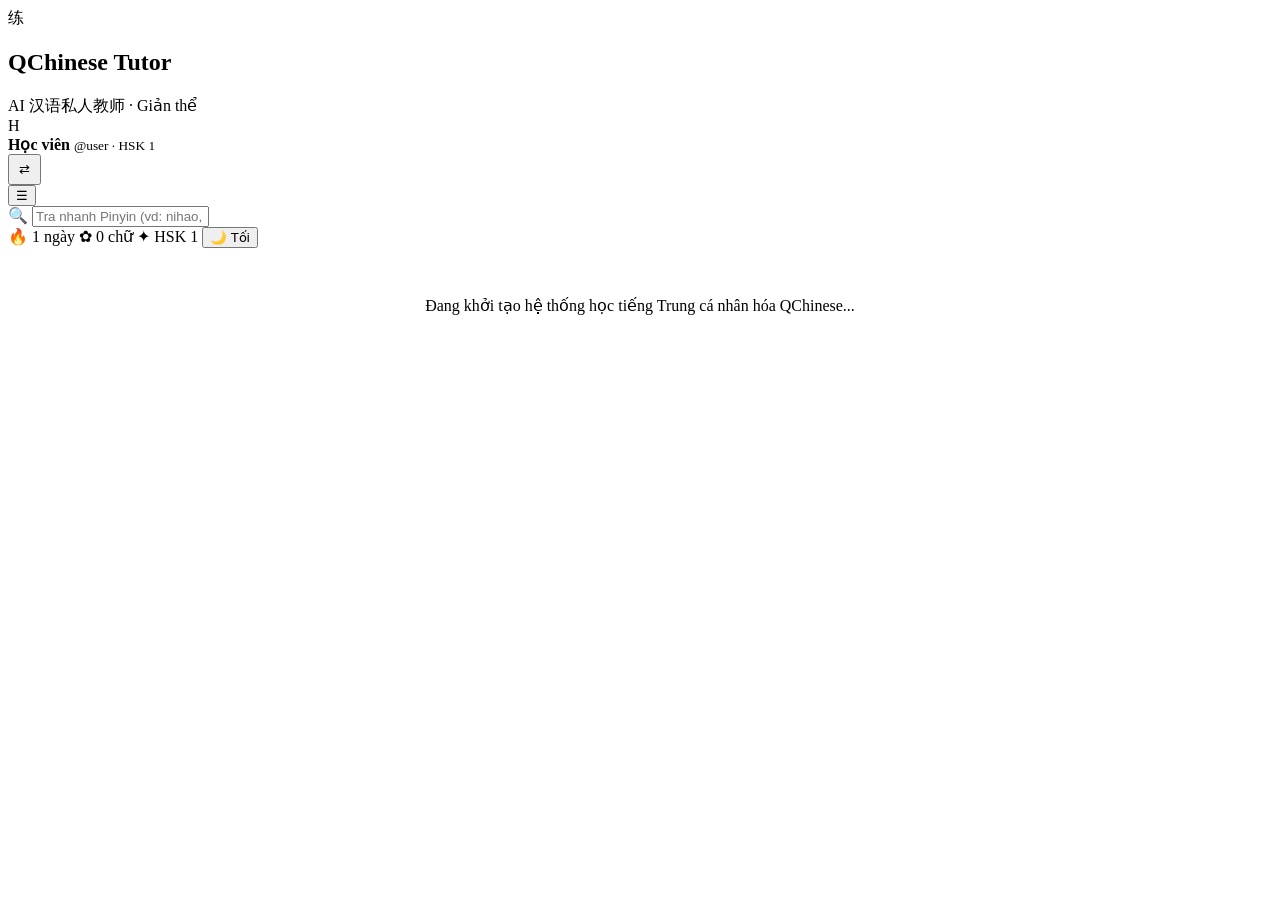
==== public/index.html @ cd468714 "first commit" ====
<!DOCTYPE html>
<html lang="vi" data-theme="light">
<head>
  <meta charset="UTF-8" />
  <meta name="viewport" content="width=device-width, initial-scale=1.0" />
  <title>CHINESE PERSONAL TUTOR – AI 汉语私人教师 (Tiếng Trung Giản Thể)</title>
  <link rel="icon" type="image/svg+xml" href="/favicon.svg" />
  <meta name="description" content="Hệ thống học tiếng Trung Giản thể cá nhân hóa từ con số 0 đến HSK 6: Pinyin, 4 thanh điệu, hoạt ảnh thứ tự nét chữ Hán, từ vựng ba ngôn ngữ Trung–Anh–Việt và AI Giáo viên." />
  <link rel="preconnect" href="https://fonts.googleapis.com" />
  <link rel="preconnect" href="https://fonts.gstatic.com" crossorigin />
  <link href="https://fonts.googleapis.com/css2?family=Be+Vietnam+Pro:wght@400;500;600;700;800&family=Noto+Sans+SC:wght@400;500;700&family=Noto+Serif+SC:wght@500;600;700&display=swap" rel="stylesheet" />
  <link rel="stylesheet" href="/css/styles.css" />
</head>
<body>
  <div class="app-shell">
    <!-- Left Navigation Sidebar (13 Sections) -->
    <aside class="sidebar" id="sidebar">
      <div class="sidebar-brand">
        <div class="brand-seal" title="Luyện chữ Giản thể">练</div>
        <div class="brand-titles">
          <h1>QChinese Tutor</h1>
          <span>AI 汉语私人教师 · Giản thể</span>
        </div>
      </div>

      <nav class="sidebar-nav" id="sidebar-nav" aria-label="Điều hướng học tập"></nav>

      <div class="sidebar-user">
        <div class="user-avatar" id="sb-user-avatar">H</div>
        <div class="user-meta">
          <strong id="sb-user-name">Học viên</strong>
          <small id="sb-user-sub">@user · HSK 1</small>
        </div>
        <button class="icon-btn" id="sb-switch-account" title="Đổi tài khoản / Đăng xuất" style="padding:6px 9px;">⇄</button>
      </div>
    </aside>

    <!-- Main Content Area -->
    <div class="main-area">
      <header class="topbar">
        <button class="mobile-menu-btn" id="mobile-menu-btn" aria-label="Mở menu">☰</button>

        <div class="quick-search-wrap">
          <span class="quick-search-icon">🔍</span>
          <input
            type="text"
            id="quick-search-input"
            class="quick-search-input"
            placeholder="Tra nhanh Pinyin (vd: nihao, xihuan), chữ Hán hoặc tiếng Việt..."
            autocomplete="off"
          />
          <div id="quick-search-dropdown" class="quick-search-dropdown"></div>
        </div>

        <div class="topbar-pills">
          <span class="stat-pill" id="top-streak" title="Chuỗi ngày học liên tục">🔥 1 ngày</span>
          <span class="stat-pill" id="top-hanzi" title="Số chữ Hán đã ghi nhớ">✿ 0 chữ</span>
          <span class="stat-pill" id="top-hsk" title="Cấp độ đang học">✦ HSK 1</span>
          <button class="icon-btn" id="top-theme-btn" title="Chuyển đổi Sáng / Tối">🌙 Tối</button>
        </div>
      </header>

      <main class="page-content" id="page-content">
        <div class="card" style="text-align:center;padding:48px;">
          Đang khởi tạo hệ thống học tiếng Trung cá nhân hóa QChinese...
        </div>
      </main>
    </div>
  </div>

  <!-- Multi-User Login / Registration Gate -->
  <div id="auth-modal" class="modal-backdrop"></div>

  <!-- Verified Stroke Order & Handwriting Engine -->
  <script src="/vendor/hanzi-writer.min.js"></script>

  <!-- Verified Simplified Chinese Datasets -->
  <script src="/js/data/vocab-data.js"></script>
  <script src="/js/data/hanzi-data.js"></script>
  <script src="/js/data/pinyin-data.js"></script>
  <script src="/js/data/grammar-data.js"></script>
  <script src="/js/data/listening-reading-data.js"></script>

  <!-- Core Services & Smart Pinyin-to-Hanzi IME -->
  <script src="/js/core.js"></script>
  <script src="/js/pinyin-ime.js"></script>

  <!-- Feature Modules -->
  <script src="/js/modules/dashboard-assessment.js"></script>
  <script src="/js/modules/vocab-tutor.js"></script>
  <script src="/js/modules/hanzi-studio.js"></script>
  <script src="/js/modules/pinyin-listening.js"></script>
  <script src="/js/modules/grammar-reading-writing.js"></script>
  <script src="/js/modules/notebook-analytics-settings.js"></script>

  <!-- Application Bootstrapper -->
  <script src="/js/app.js"></script>
</body>
</html>
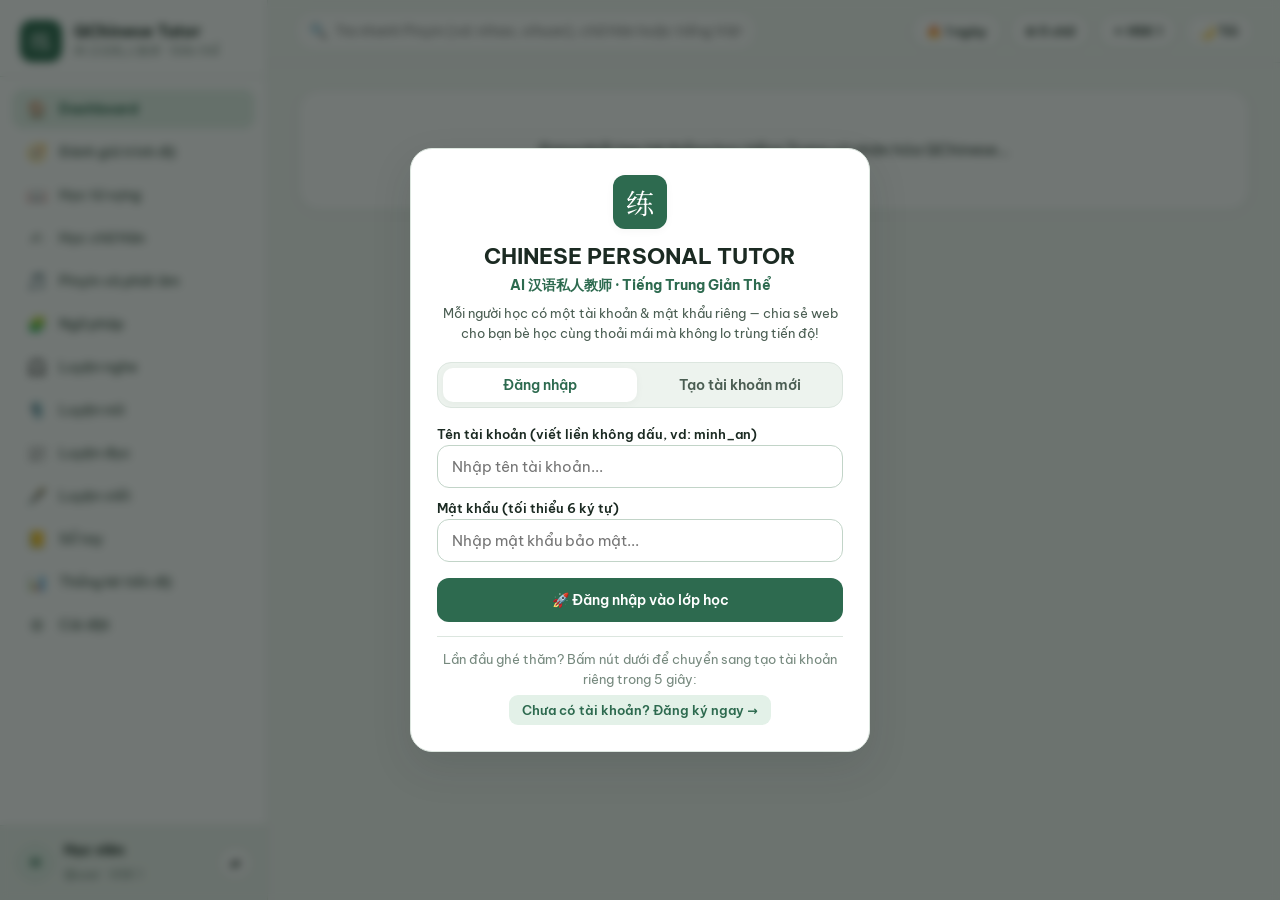
==== commit a8960961: "Fix static hosting: relative asset/API paths, GitHub Pages workflow" ====
--- a/public/index.html
+++ b/public/index.html
@@ -4,12 +4,12 @@
   <meta charset="UTF-8" />
   <meta name="viewport" content="width=device-width, initial-scale=1.0" />
   <title>CHINESE PERSONAL TUTOR – AI 汉语私人教师 (Tiếng Trung Giản Thể)</title>
-  <link rel="icon" type="image/svg+xml" href="/favicon.svg" />
+  <link rel="icon" type="image/svg+xml" href="favicon.svg" />
   <meta name="description" content="Hệ thống học tiếng Trung Giản thể cá nhân hóa từ con số 0 đến HSK 6: Pinyin, 4 thanh điệu, hoạt ảnh thứ tự nét chữ Hán, từ vựng ba ngôn ngữ Trung–Anh–Việt và AI Giáo viên." />
   <link rel="preconnect" href="https://fonts.googleapis.com" />
   <link rel="preconnect" href="https://fonts.gstatic.com" crossorigin />
   <link href="https://fonts.googleapis.com/css2?family=Be+Vietnam+Pro:wght@400;500;600;700;800&family=Noto+Sans+SC:wght@400;500;700&family=Noto+Serif+SC:wght@500;600;700&display=swap" rel="stylesheet" />
-  <link rel="stylesheet" href="/css/styles.css" />
+  <link rel="stylesheet" href="css/styles.css" />
 </head>
 <body>
   <div class="app-shell">
@@ -72,28 +72,28 @@
   <div id="auth-modal" class="modal-backdrop"></div>
 
   <!-- Verified Stroke Order & Handwriting Engine -->
-  <script src="/vendor/hanzi-writer.min.js"></script>
+  <script src="vendor/hanzi-writer.min.js"></script>
 
   <!-- Verified Simplified Chinese Datasets -->
-  <script src="/js/data/vocab-data.js"></script>
-  <script src="/js/data/hanzi-data.js"></script>
-  <script src="/js/data/pinyin-data.js"></script>
-  <script src="/js/data/grammar-data.js"></script>
-  <script src="/js/data/listening-reading-data.js"></script>
+  <script src="js/data/vocab-data.js"></script>
+  <script src="js/data/hanzi-data.js"></script>
+  <script src="js/data/pinyin-data.js"></script>
+  <script src="js/data/grammar-data.js"></script>
+  <script src="js/data/listening-reading-data.js"></script>
 
   <!-- Core Services & Smart Pinyin-to-Hanzi IME -->
-  <script src="/js/core.js"></script>
-  <script src="/js/pinyin-ime.js"></script>
+  <script src="js/core.js"></script>
+  <script src="js/pinyin-ime.js"></script>
 
   <!-- Feature Modules -->
-  <script src="/js/modules/dashboard-assessment.js"></script>
-  <script src="/js/modules/vocab-tutor.js"></script>
-  <script src="/js/modules/hanzi-studio.js"></script>
-  <script src="/js/modules/pinyin-listening.js"></script>
-  <script src="/js/modules/grammar-reading-writing.js"></script>
-  <script src="/js/modules/notebook-analytics-settings.js"></script>
+  <script src="js/modules/dashboard-assessment.js"></script>
+  <script src="js/modules/vocab-tutor.js"></script>
+  <script src="js/modules/hanzi-studio.js"></script>
+  <script src="js/modules/pinyin-listening.js"></script>
+  <script src="js/modules/grammar-reading-writing.js"></script>
+  <script src="js/modules/notebook-analytics-settings.js"></script>
 
   <!-- Application Bootstrapper -->
-  <script src="/js/app.js"></script>
+  <script src="js/app.js"></script>
 </body>
 </html>
--- a/public/css/styles.css
+++ b/public/css/styles.css
@@ -0,0 +1,985 @@
+/* -*- coding: utf-8 -*-
+ * QChinese – AI 汉语私人教师 Design System
+ * Cozy Modern Educational Aesthetic (Light & Dark Mode, Responsive, Simplified Chinese Optimized)
+ */
+
+:root {
+  --bg-app: #f4f7f4;
+  --bg-surface: #ffffff;
+  --bg-subtle: #edf3ee;
+  --bg-elevated: #ffffff;
+  --bg-accent-soft: #e3f1e8;
+  --bg-warn-soft: #fef6e6;
+  --bg-danger-soft: #fdecec;
+  --bg-info-soft: #e8f1fb;
+
+  --text-main: #1b2a22;
+  --text-secondary: #4a5d52;
+  --text-muted: #76897e;
+
+  --primary: #2d6a4f;
+  --primary-hover: #22543d;
+  --primary-light: #52b788;
+  --accent-red: #d94343;
+  --accent-amber: #d97706;
+  --accent-blue: #2563eb;
+
+  --border-color: #dce6df;
+  --border-strong: #c2d4c8;
+  --grid-line: #e3ebe5;
+  --grid-guide: #eccaca;
+
+  --shadow-sm: 0 2px 8px rgba(27, 42, 34, 0.04);
+  --shadow-md: 0 8px 24px rgba(27, 42, 34, 0.07);
+  --shadow-lg: 0 16px 40px rgba(27, 42, 34, 0.12);
+
+  --radius-sm: 10px;
+  --radius-md: 16px;
+  --radius-lg: 22px;
+  --radius-pill: 999px;
+
+  --font-ui: "Be Vietnam Pro", "Segoe UI", system-ui, -apple-system, sans-serif;
+  --font-hanzi-sans: "Noto Sans SC", "PingFang SC", "Microsoft YaHei", sans-serif;
+  --font-hanzi-serif: "Noto Serif SC", "KaiTi", "STKaiti", "SimKai", serif;
+
+  --sidebar-width: 268px;
+}
+
+[data-theme="dark"] {
+  --bg-app: #0f1714;
+  --bg-surface: #17231e;
+  --bg-subtle: #1f2f28;
+  --bg-elevated: #21322b;
+  --bg-accent-soft: #1e3a2f;
+  --bg-warn-soft: #362912;
+  --bg-danger-soft: #3a1b1e;
+  --bg-info-soft: #172a42;
+
+  --text-main: #edf4ef;
+  --text-secondary: #b4c6bc;
+  --text-muted: #7d9487;
+
+  --primary: #52b788;
+  --primary-hover: #74c69d;
+  --primary-light: #40916c;
+  --accent-red: #ef6461;
+  --accent-amber: #f59e0b;
+  --accent-blue: #60a5fa;
+
+  --border-color: #293d34;
+  --border-strong: #395448;
+  --grid-line: #2b3f36;
+  --grid-guide: #593336;
+
+  --shadow-sm: 0 2px 8px rgba(0, 0, 0, 0.25);
+  --shadow-md: 0 8px 26px rgba(0, 0, 0, 0.35);
+  --shadow-lg: 0 18px 44px rgba(0, 0, 0, 0.5);
+}
+
+*, *::before, *::after {
+  box-sizing: border-box;
+}
+
+html, body {
+  margin: 0;
+  padding: 0;
+  background: var(--bg-app);
+  color: var(--text-main);
+  font-family: var(--font-ui);
+  font-size: 15px;
+  line-height: 1.6;
+  -webkit-font-smoothing: antialiased;
+}
+
+.hanzi-text {
+  font-family: var(--font-hanzi-sans);
+}
+
+.hanzi-calligraphy {
+  font-family: var(--font-hanzi-serif);
+  font-weight: 500;
+}
+
+.pinyin-text {
+  font-family: "Be Vietnam Pro", "Segoe UI", Arial, sans-serif;
+  letter-spacing: 0.02em;
+}
+
+/* ============ App Layout ============ */
+.app-shell {
+  display: flex;
+  min-height: 100vh;
+}
+
+.sidebar {
+  width: var(--sidebar-width);
+  background: var(--bg-surface);
+  border-right: 1px solid var(--border-color);
+  display: flex;
+  flex-direction: column;
+  position: fixed;
+  top: 0;
+  bottom: 0;
+  left: 0;
+  z-index: 40;
+  transition: transform 0.25s ease;
+}
+
+.sidebar-brand {
+  padding: 20px 20px 14px;
+  display: flex;
+  align-items: center;
+  gap: 12px;
+  border-bottom: 1px solid var(--border-color);
+}
+
+.brand-seal {
+  width: 42px;
+  height: 42px;
+  border-radius: 12px;
+  background: var(--primary);
+  color: #fff;
+  font-family: var(--font-hanzi-serif);
+  font-size: 22px;
+  display: flex;
+  align-items: center;
+  justify-content: center;
+  flex-shrink: 0;
+  box-shadow: var(--shadow-sm);
+}
+
+[data-theme="dark"] .brand-seal {
+  color: #0e1713;
+  font-weight: 700;
+}
+
+.brand-titles h1 {
+  margin: 0;
+  font-size: 16px;
+  font-weight: 700;
+  line-height: 1.2;
+}
+
+.brand-titles span {
+  font-size: 12px;
+  color: var(--text-muted);
+  display: block;
+}
+
+.sidebar-nav {
+  flex: 1;
+  overflow-y: auto;
+  padding: 12px 12px;
+  display: flex;
+  flex-direction: column;
+  gap: 3px;
+}
+
+.nav-btn {
+  border: none;
+  background: transparent;
+  color: var(--text-secondary);
+  padding: 10px 14px;
+  border-radius: 12px;
+  font-family: inherit;
+  font-size: 14px;
+  font-weight: 500;
+  display: flex;
+  align-items: center;
+  gap: 11px;
+  cursor: pointer;
+  text-align: left;
+  transition: background 0.16s ease, color 0.16s ease;
+}
+
+.nav-btn:hover {
+  background: var(--bg-subtle);
+  color: var(--text-main);
+}
+
+.nav-btn.active {
+  background: var(--bg-accent-soft);
+  color: var(--primary);
+  font-weight: 700;
+}
+
+.nav-icon {
+  width: 22px;
+  text-align: center;
+  font-size: 16px;
+  flex-shrink: 0;
+}
+
+.sidebar-user {
+  padding: 14px 16px;
+  border-top: 1px solid var(--border-color);
+  background: var(--bg-subtle);
+  display: flex;
+  align-items: center;
+  justify-content: space-between;
+  gap: 10px;
+}
+
+.user-avatar {
+  width: 38px;
+  height: 38px;
+  border-radius: 50%;
+  background: var(--bg-accent-soft);
+  color: var(--primary);
+  font-weight: 700;
+  display: flex;
+  align-items: center;
+  justify-content: center;
+  border: 1px solid var(--border-strong);
+  flex-shrink: 0;
+}
+
+.user-meta {
+  flex: 1;
+  min-width: 0;
+}
+
+.user-meta strong {
+  display: block;
+  font-size: 13.5px;
+  white-space: nowrap;
+  overflow: hidden;
+  text-overflow: ellipsis;
+}
+
+.user-meta small {
+  color: var(--text-muted);
+  font-size: 11.5px;
+}
+
+.main-area {
+  flex: 1;
+  margin-left: var(--sidebar-width);
+  display: flex;
+  flex-direction: column;
+  min-width: 0;
+}
+
+/* ============ Top Header Bar ============ */
+.topbar {
+  position: sticky;
+  top: 0;
+  z-index: 30;
+  background: color-mix(in srgb, var(--bg-app) 88%, transparent);
+  backdrop-filter: blur(10px);
+  border-bottom: 1px solid var(--border-color);
+  padding: 12px 28px;
+  display: flex;
+  align-items: center;
+  justify-content: space-between;
+  gap: 16px;
+}
+
+.mobile-menu-btn {
+  display: none;
+  border: 1px solid var(--border-color);
+  background: var(--bg-surface);
+  color: var(--text-main);
+  border-radius: 10px;
+  padding: 8px 11px;
+  cursor: pointer;
+  font-size: 18px;
+}
+
+.quick-search-wrap {
+  position: relative;
+  flex: 1;
+  max-width: 460px;
+}
+
+.quick-search-input {
+  width: 100%;
+  padding: 9px 14px 9px 38px;
+  border-radius: var(--radius-pill);
+  border: 1px solid var(--border-color);
+  background: var(--bg-surface);
+  color: var(--text-main);
+  font-family: inherit;
+  font-size: 13.5px;
+  outline: none;
+  transition: border-color 0.2s, box-shadow 0.2s;
+}
+
+.quick-search-input:focus {
+  border-color: var(--primary);
+  box-shadow: 0 0 0 3px var(--bg-accent-soft);
+}
+
+.quick-search-icon {
+  position: absolute;
+  left: 13px;
+  top: 50%;
+  transform: translateY(-50%);
+  color: var(--text-muted);
+  pointer-events: none;
+}
+
+.quick-search-dropdown {
+  position: absolute;
+  top: calc(100% + 6px);
+  left: 0;
+  right: 0;
+  background: var(--bg-elevated);
+  border: 1px solid var(--border-strong);
+  border-radius: var(--radius-md);
+  box-shadow: var(--shadow-lg);
+  max-height: 340px;
+  overflow-y: auto;
+  z-index: 80;
+  display: none;
+}
+
+.quick-search-dropdown.open {
+  display: block;
+}
+
+.qs-item {
+  padding: 10px 14px;
+  border-bottom: 1px solid var(--border-color);
+  display: flex;
+  align-items: center;
+  justify-content: space-between;
+  gap: 10px;
+  cursor: pointer;
+}
+
+.qs-item:last-child {
+  border-bottom: none;
+}
+
+.qs-item:hover {
+  background: var(--bg-subtle);
+}
+
+.topbar-pills {
+  display: flex;
+  align-items: center;
+  gap: 10px;
+  flex-wrap: wrap;
+}
+
+.stat-pill {
+  background: var(--bg-surface);
+  border: 1px solid var(--border-color);
+  border-radius: var(--radius-pill);
+  padding: 6px 13px;
+  font-size: 13px;
+  font-weight: 600;
+  display: inline-flex;
+  align-items: center;
+  gap: 6px;
+  box-shadow: var(--shadow-sm);
+}
+
+.icon-btn {
+  border: 1px solid var(--border-color);
+  background: var(--bg-surface);
+  color: var(--text-main);
+  border-radius: var(--radius-pill);
+  padding: 7px 12px;
+  cursor: pointer;
+  font-family: inherit;
+  font-size: 13px;
+  font-weight: 600;
+  display: inline-flex;
+  align-items: center;
+  gap: 6px;
+  transition: all 0.16s ease;
+}
+
+.icon-btn:hover {
+  border-color: var(--primary);
+  color: var(--primary);
+}
+
+/* ============ Page Container & Smooth View Transitions ============ */
+.page-content {
+  padding: 26px 30px 64px;
+  max-width: 1260px;
+  width: 100%;
+  margin: 0 auto;
+  animation: fadeSlideIn 0.22s ease-out;
+}
+
+@keyframes fadeSlideIn {
+  from { opacity: 0; transform: translateY(6px); }
+  to { opacity: 1; transform: translateY(0); }
+}
+
+.page-header {
+  display: flex;
+  align-items: flex-start;
+  justify-content: space-between;
+  gap: 16px;
+  margin-bottom: 22px;
+  flex-wrap: wrap;
+}
+
+.page-header h2 {
+  margin: 0 0 4px;
+  font-size: 25px;
+  font-weight: 800;
+  letter-spacing: -0.02em;
+}
+
+.page-header p {
+  margin: 0;
+  color: var(--text-secondary);
+  font-size: 14.5px;
+}
+
+/* ============ Reusable Cards, Buttons & Badges ============ */
+.card {
+  background: var(--bg-surface);
+  border: 1px solid var(--border-color);
+  border-radius: var(--radius-lg);
+  padding: 22px;
+  box-shadow: var(--shadow-sm);
+}
+
+.card-subtle {
+  background: var(--bg-subtle);
+  border: 1px solid var(--border-color);
+  border-radius: var(--radius-md);
+  padding: 16px;
+}
+
+.grid-2 { display: grid; grid-template-columns: repeat(2, minmax(0, 1fr)); gap: 18px; }
+.grid-3 { display: grid; grid-template-columns: repeat(3, minmax(0, 1fr)); gap: 16px; }
+.grid-4 { display: grid; grid-template-columns: repeat(4, minmax(0, 1fr)); gap: 14px; }
+
+.btn {
+  border: 1px solid transparent;
+  border-radius: 12px;
+  padding: 10px 18px;
+  font-family: inherit;
+  font-size: 14px;
+  font-weight: 600;
+  cursor: pointer;
+  display: inline-flex;
+  align-items: center;
+  justify-content: center;
+  gap: 8px;
+  transition: all 0.16s ease;
+}
+
+.btn-primary {
+  background: var(--primary);
+  color: #ffffff;
+}
+
+[data-theme="dark"] .btn-primary {
+  color: #0d1813;
+}
+
+.btn-primary:hover {
+  background: var(--primary-hover);
+}
+
+.btn-outline {
+  background: var(--bg-surface);
+  border-color: var(--border-strong);
+  color: var(--text-main);
+}
+
+.btn-outline:hover {
+  border-color: var(--primary);
+  color: var(--primary);
+}
+
+.btn-soft {
+  background: var(--bg-accent-soft);
+  color: var(--primary);
+}
+
+.btn-soft:hover {
+  filter: brightness(0.96);
+}
+
+.btn-danger {
+  background: var(--bg-danger-soft);
+  color: var(--accent-red);
+}
+
+.btn-sm {
+  padding: 6px 12px;
+  font-size: 12.5px;
+  border-radius: 9px;
+}
+
+.badge {
+  display: inline-flex;
+  align-items: center;
+  gap: 5px;
+  padding: 4px 10px;
+  border-radius: var(--radius-pill);
+  font-size: 12px;
+  font-weight: 600;
+  background: var(--bg-subtle);
+  color: var(--text-secondary);
+}
+
+.badge-jade { background: var(--bg-accent-soft); color: var(--primary); }
+.badge-amber { background: var(--bg-warn-soft); color: var(--accent-amber); }
+.badge-red { background: var(--bg-danger-soft); color: var(--accent-red); }
+.badge-blue { background: var(--bg-info-soft); color: var(--accent-blue); }
+
+.tabs-bar {
+  display: inline-flex;
+  flex-wrap: wrap;
+  gap: 6px;
+  background: var(--bg-subtle);
+  padding: 5px;
+  border-radius: 14px;
+  border: 1px solid var(--border-color);
+}
+
+.tab-pill {
+  border: none;
+  background: transparent;
+  color: var(--text-secondary);
+  padding: 8px 15px;
+  border-radius: 10px;
+  font-family: inherit;
+  font-size: 13.5px;
+  font-weight: 600;
+  cursor: pointer;
+  transition: all 0.15s ease;
+}
+
+.tab-pill.active {
+  background: var(--bg-surface);
+  color: var(--primary);
+  box-shadow: var(--shadow-sm);
+}
+
+/* ============ Metric Cards & Progress Bars ============ */
+.kpi-card {
+  background: var(--bg-surface);
+  border: 1px solid var(--border-color);
+  border-radius: var(--radius-md);
+  padding: 16px 18px;
+  display: flex;
+  flex-direction: column;
+  gap: 4px;
+}
+
+.kpi-label {
+  font-size: 12.5px;
+  color: var(--text-muted);
+  font-weight: 500;
+}
+
+.kpi-value {
+  font-size: 24px;
+  font-weight: 800;
+  color: var(--text-main);
+}
+
+.kpi-sub {
+  font-size: 12px;
+  color: var(--primary);
+}
+
+.progress-track {
+  width: 100%;
+  height: 10px;
+  background: var(--bg-subtle);
+  border-radius: var(--radius-pill);
+  overflow: hidden;
+  border: 1px solid var(--border-color);
+}
+
+.progress-fill {
+  height: 100%;
+  background: linear-gradient(90deg, var(--primary), var(--primary-light));
+  border-radius: var(--radius-pill);
+  transition: width 0.35s ease;
+}
+
+/* ============ Hanzi Grid (田字格 / 米字格) & Stroke Breakdown Strip ============ */
+.mizige-box {
+  position: relative;
+  width: 280px;
+  height: 280px;
+  background: var(--bg-surface);
+  border: 2px solid var(--primary);
+  border-radius: 16px;
+  overflow: hidden;
+  margin: 0 auto;
+  user-select: none;
+  touch-action: none;
+  box-shadow: var(--shadow-sm);
+}
+
+.mizige-guides {
+  position: absolute;
+  inset: 0;
+  pointer-events: none;
+  z-index: 1;
+}
+
+.mizige-target {
+  position: relative;
+  z-index: 2;
+  width: 100%;
+  height: 100%;
+}
+
+.stroke-strip {
+  display: flex;
+  flex-wrap: wrap;
+  gap: 10px;
+  margin-top: 12px;
+}
+
+.stroke-step-cell {
+  width: 74px;
+  background: var(--bg-surface);
+  border: 1px solid var(--border-strong);
+  border-radius: 10px;
+  overflow: hidden;
+  text-align: center;
+  cursor: pointer;
+  transition: transform 0.15s, border-color 0.15s;
+}
+
+.stroke-step-cell:hover,
+.stroke-step-cell.active {
+  border-color: var(--accent-red);
+  transform: translateY(-2px);
+}
+
+.stroke-step-head {
+  font-size: 11px;
+  color: var(--text-muted);
+  background: var(--bg-subtle);
+  padding: 2px 4px;
+  border-bottom: 1px solid var(--border-color);
+}
+
+.stroke-step-svg {
+  width: 72px;
+  height: 72px;
+  display: block;
+}
+
+/* ============ Vietnamese Hint Caution Box ============ */
+.vi-hint-banner {
+  background: var(--bg-warn-soft);
+  border: 1px solid color-mix(in srgb, var(--accent-amber) 35%, transparent);
+  border-radius: 12px;
+  padding: 9px 13px;
+  font-size: 13px;
+  color: var(--text-main);
+  display: flex;
+  align-items: flex-start;
+  gap: 8px;
+}
+
+/* ============ Trilingual Table ============ */
+.tri-table {
+  width: 100%;
+  border-collapse: collapse;
+  font-size: 14px;
+}
+
+.tri-table th,
+.tri-table td {
+  padding: 11px 14px;
+  border-bottom: 1px solid var(--border-color);
+  text-align: left;
+  vertical-align: top;
+}
+
+.tri-table th {
+  color: var(--text-muted);
+  font-weight: 600;
+  width: 130px;
+  background: var(--bg-subtle);
+}
+
+/* ============ Dialogue Replay & Split Reading ============ */
+.dialogue-row {
+  padding: 13px 16px;
+  border-radius: 14px;
+  border: 1px solid var(--border-color);
+  background: var(--bg-surface);
+  margin-bottom: 10px;
+  display: flex;
+  align-items: center;
+  justify-content: space-between;
+  gap: 16px;
+  cursor: pointer;
+  transition: border-color 0.15s, background 0.15s;
+}
+
+.dialogue-row:hover,
+.dialogue-row.playing {
+  border-color: var(--primary);
+  background: var(--bg-accent-soft);
+}
+
+.reading-layout {
+  display: grid;
+  grid-template-columns: 1.35fr 1fr;
+  gap: 20px;
+  align-items: start;
+}
+
+.reading-token {
+  display: inline-flex;
+  flex-direction: column;
+  align-items: center;
+  padding: 3px 5px;
+  margin: 2px 1px;
+  border-radius: 8px;
+  cursor: pointer;
+  transition: background 0.14s;
+}
+
+.reading-token:hover,
+.reading-token.selected {
+  background: var(--bg-accent-soft);
+}
+
+.reading-token.marked {
+  background: var(--bg-warn-soft);
+  border-bottom: 2px solid var(--accent-amber);
+}
+
+.reading-token .rt-py {
+  font-size: 12px;
+  color: var(--text-muted);
+  line-height: 1.2;
+}
+
+.reading-token .rt-hz {
+  font-size: 23px;
+  font-family: var(--font-hanzi-sans);
+  line-height: 1.35;
+}
+
+/* ============ Inputs & Smart Pinyin IME Floating Bar ============ */
+.input-field,
+.textarea-field,
+.select-field {
+  width: 100%;
+  padding: 11px 14px;
+  border-radius: 12px;
+  border: 1px solid var(--border-strong);
+  background: var(--bg-surface);
+  color: var(--text-main);
+  font-family: inherit;
+  font-size: 14.5px;
+  outline: none;
+  transition: border-color 0.18s, box-shadow 0.18s;
+}
+
+.input-field:focus,
+.textarea-field:focus,
+.select-field:focus {
+  border-color: var(--primary);
+  box-shadow: 0 0 0 3px var(--bg-accent-soft);
+}
+
+.pinyin-ime-bar {
+  position: fixed;
+  z-index: 200;
+  background: var(--bg-elevated);
+  border: 1.5px solid var(--primary);
+  border-radius: 14px;
+  box-shadow: var(--shadow-lg);
+  padding: 8px 10px;
+  max-width: min(92vw, 620px);
+  display: none;
+}
+
+.pinyin-ime-bar.visible {
+  display: block;
+}
+
+.ime-header {
+  display: flex;
+  align-items: center;
+  justify-content: space-between;
+  gap: 8px;
+  font-size: 11.5px;
+  color: var(--text-muted);
+  padding-bottom: 5px;
+  margin-bottom: 6px;
+  border-bottom: 1px solid var(--border-color);
+}
+
+.ime-candidates {
+  display: flex;
+  flex-wrap: wrap;
+  gap: 6px;
+}
+
+.ime-chip {
+  border: 1px solid var(--border-color);
+  background: var(--bg-subtle);
+  color: var(--text-main);
+  border-radius: 10px;
+  padding: 5px 10px;
+  cursor: pointer;
+  display: inline-flex;
+  align-items: baseline;
+  gap: 6px;
+  font-family: inherit;
+  transition: all 0.14s ease;
+}
+
+.ime-chip:hover,
+.ime-chip.first {
+  background: var(--bg-accent-soft);
+  border-color: var(--primary);
+}
+
+.ime-chip .ime-hz {
+  font-family: var(--font-hanzi-sans);
+  font-size: 17px;
+  font-weight: 600;
+}
+
+.ime-chip .ime-py {
+  font-size: 12px;
+  color: var(--primary);
+  font-weight: 600;
+}
+
+.ime-chip .ime-vi {
+  font-size: 11.5px;
+  color: var(--text-muted);
+}
+
+/* ============ AI Chat Bubbles ============ */
+.chat-stream {
+  max-height: 440px;
+  overflow-y: auto;
+  padding: 14px;
+  background: var(--bg-subtle);
+  border-radius: var(--radius-md);
+  border: 1px solid var(--border-color);
+  display: flex;
+  flex-direction: column;
+  gap: 12px;
+}
+
+.chat-bubble {
+  max-width: 85%;
+  padding: 13px 16px;
+  border-radius: 16px;
+  border: 1px solid var(--border-color);
+  background: var(--bg-surface);
+}
+
+.chat-bubble.ai {
+  align-self: flex-start;
+  border-top-left-radius: 4px;
+}
+
+.chat-bubble.user {
+  align-self: flex-end;
+  background: var(--bg-accent-soft);
+  border-color: var(--primary);
+  border-top-right-radius: 4px;
+}
+
+/* ============ Modals & Auth Screen ============ */
+.modal-backdrop {
+  position: fixed;
+  inset: 0;
+  background: rgba(12, 20, 16, 0.58);
+  backdrop-filter: blur(4px);
+  z-index: 120;
+  display: none;
+  align-items: center;
+  justify-content: center;
+  padding: 18px;
+}
+
+.modal-backdrop.open {
+  display: flex;
+}
+
+.modal-card {
+  background: var(--bg-surface);
+  border: 1px solid var(--border-color);
+  border-radius: var(--radius-lg);
+  max-width: 680px;
+  width: 100%;
+  max-height: 90vh;
+  overflow-y: auto;
+  padding: 26px;
+  box-shadow: var(--shadow-lg);
+}
+
+.toast-stack {
+  position: fixed;
+  bottom: 22px;
+  right: 22px;
+  z-index: 250;
+  display: flex;
+  flex-direction: column;
+  gap: 8px;
+}
+
+.toast-item {
+  background: var(--bg-elevated);
+  color: var(--text-main);
+  border-left: 4px solid var(--primary);
+  border-radius: 12px;
+  padding: 12px 16px;
+  box-shadow: var(--shadow-lg);
+  font-size: 13.5px;
+  font-weight: 600;
+  animation: fadeSlideIn 0.2s ease;
+}
+
+/* ============ Responsive Design (Tablet & Phone) ============ */
+@media (max-width: 1024px) {
+  .grid-4 { grid-template-columns: repeat(2, minmax(0, 1fr)); }
+  .reading-layout { grid-template-columns: 1fr; }
+}
+
+@media (max-width: 820px) {
+  .sidebar {
+    transform: translateX(-100%);
+  }
+  .sidebar.open {
+    transform: translateX(0);
+    box-shadow: var(--shadow-lg);
+  }
+  .main-area {
+    margin-left: 0;
+  }
+  .mobile-menu-btn {
+    display: inline-flex;
+  }
+  .topbar {
+    padding: 10px 16px;
+  }
+  .page-content {
+    padding: 18px 16px 60px;
+  }
+  .grid-2, .grid-3 {
+    grid-template-columns: 1fr;
+  }
+}
+
+@media (max-width: 480px) {
+  .grid-4 {
+    grid-template-columns: 1fr;
+  }
+  .mizige-box {
+    width: 248px;
+    height: 248px;
+  }
+}
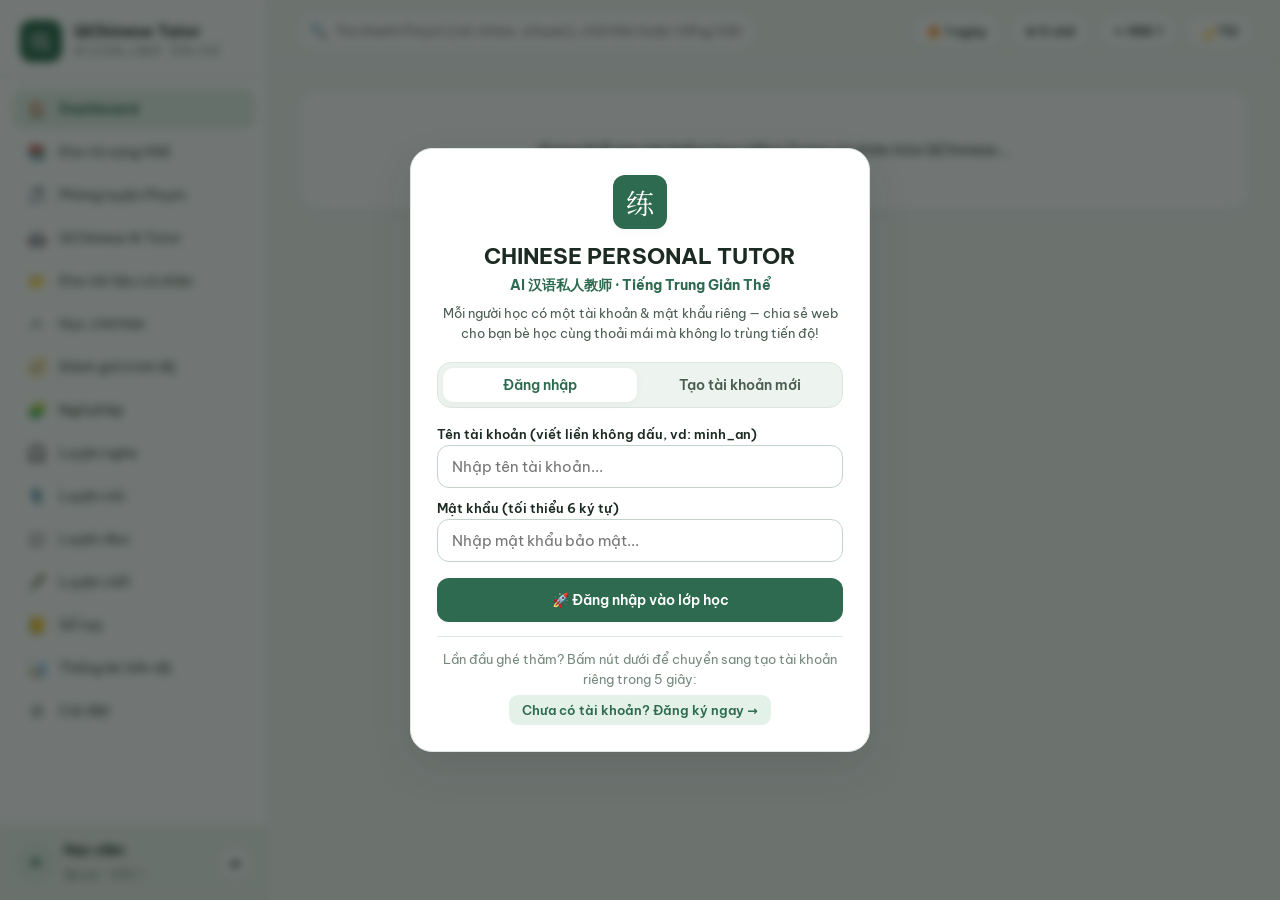
==== commit ec45e30b: "Major upgrade: HSK 1-6/7-9 vocab library, interactive Pinyin lab, AI Tutor hub, My Learning Material" ====
--- a/public/index.html
+++ b/public/index.html
@@ -83,6 +83,7 @@
 
   <!-- Core Services & Smart Pinyin-to-Hanzi IME -->
   <script src="js/core.js"></script>
+  <script src="js/vocab-store.js"></script>
   <script src="js/pinyin-ime.js"></script>
 
   <!-- Feature Modules -->
@@ -90,6 +91,8 @@
   <script src="js/modules/vocab-tutor.js"></script>
   <script src="js/modules/hanzi-studio.js"></script>
   <script src="js/modules/pinyin-listening.js"></script>
+  <script src="js/modules/ai-tutor.js"></script>
+  <script src="js/modules/materials-hub.js"></script>
   <script src="js/modules/grammar-reading-writing.js"></script>
   <script src="js/modules/notebook-analytics-settings.js"></script>
 
--- a/public/css/styles.css
+++ b/public/css/styles.css
@@ -972,6 +972,9 @@
   .grid-2, .grid-3 {
     grid-template-columns: 1fr;
   }
+  .filter-grid-4, .filter-grid-3 {
+    grid-template-columns: 1fr !important;
+  }
 }
 
 @media (max-width: 480px) {
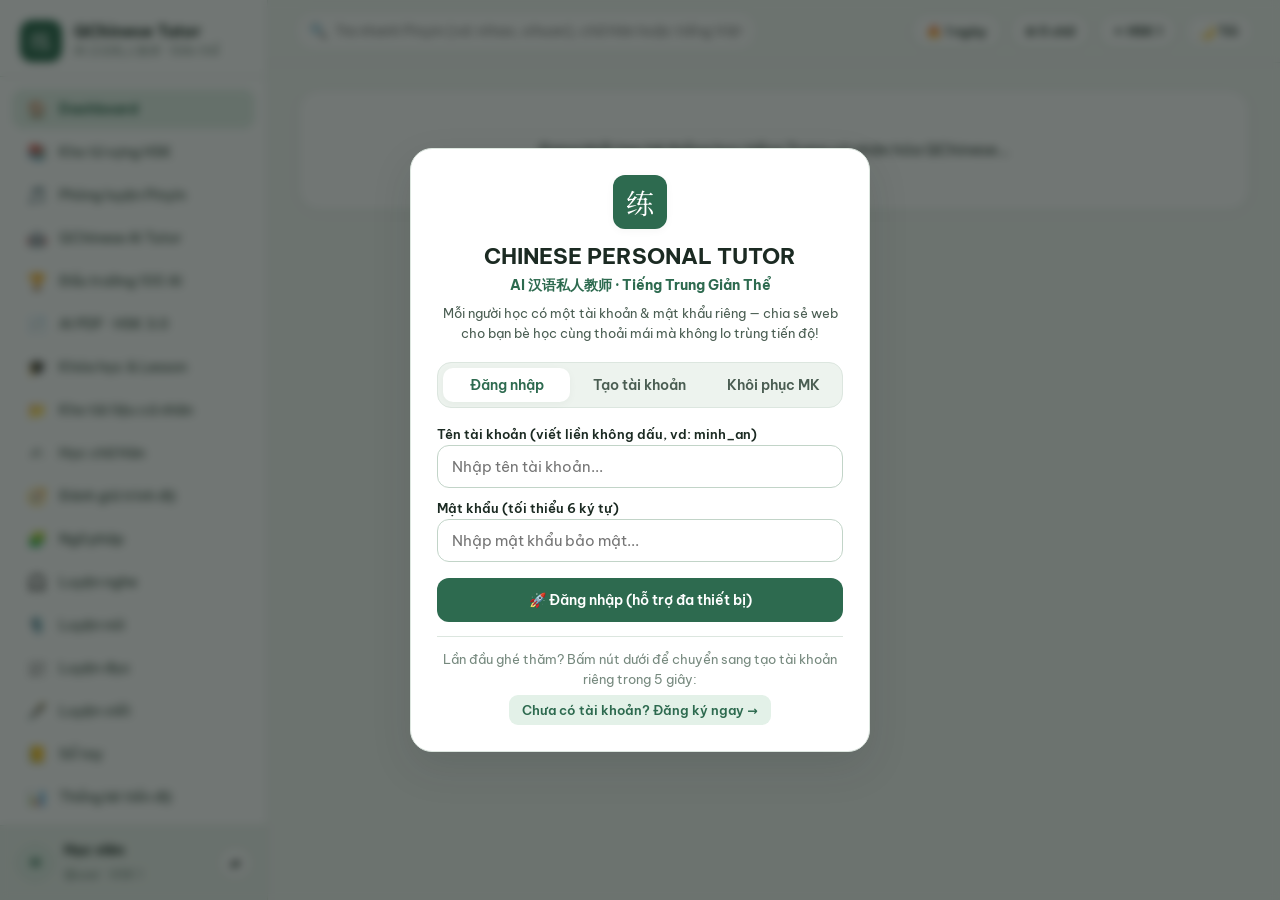
==== commit bda1aba6: "Master Upgrade M1-M6 & M8: 100-AI Tournament, Multi-Device Auth, 24/7 Ops & Backup, Real-Time SSE Sy" ====
--- a/public/index.html
+++ b/public/index.html
@@ -92,6 +92,9 @@
   <script src="js/modules/hanzi-studio.js"></script>
   <script src="js/modules/pinyin-listening.js"></script>
   <script src="js/modules/ai-tutor.js"></script>
+  <script src="js/modules/ai-tournament.js"></script>
+  <script src="js/modules/ai-pdf-studio.js"></script>
+  <script src="js/modules/lesson-studio.js"></script>
   <script src="js/modules/materials-hub.js"></script>
   <script src="js/modules/grammar-reading-writing.js"></script>
   <script src="js/modules/notebook-analytics-settings.js"></script>
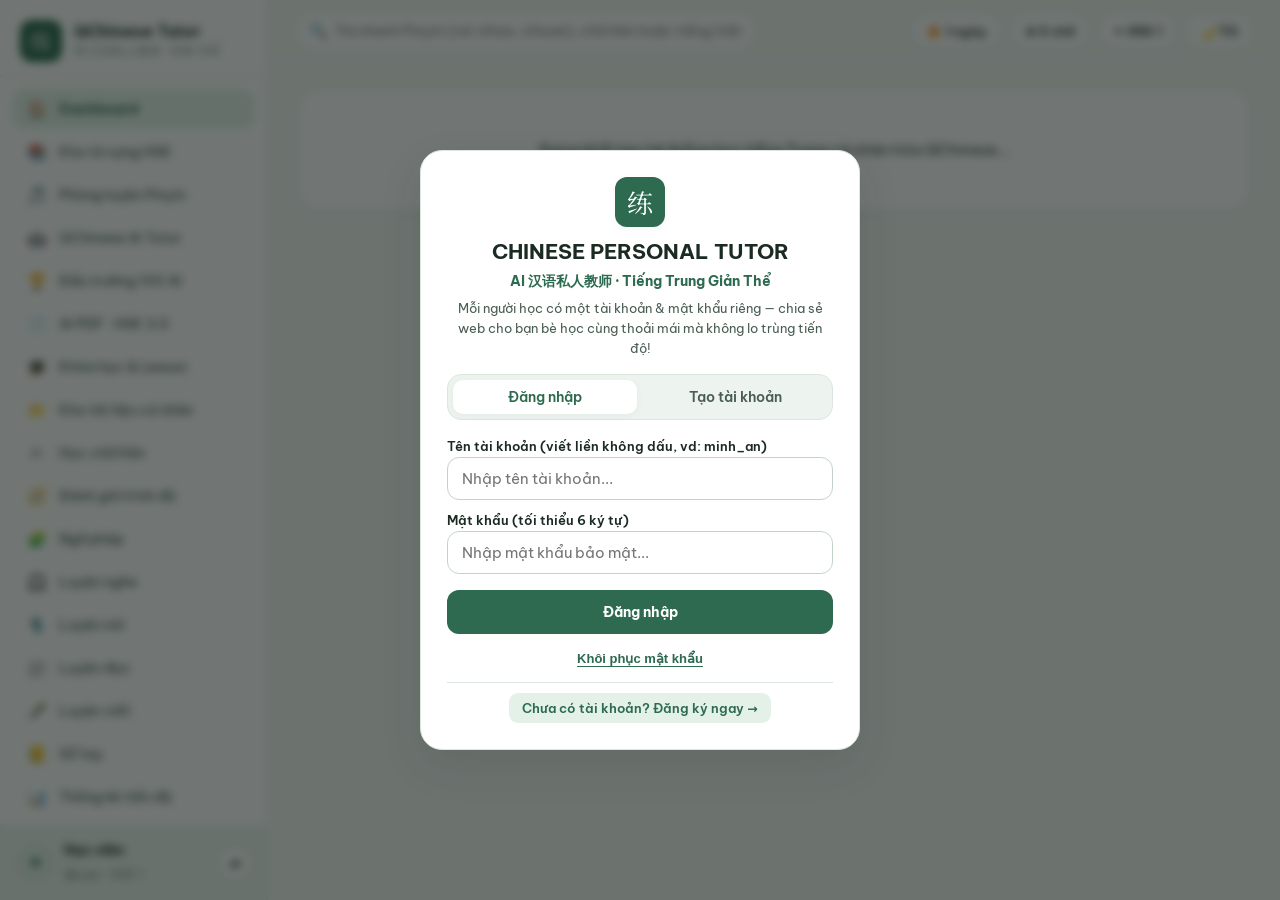
==== commit 159990d3: "Hạng mục 7: Integrate Supabase Cloud Auth, 24/7 Multi-Device Realtime WSS Sync & isolated qchinese_*" ====
--- a/public/index.html
+++ b/public/index.html
@@ -82,6 +82,7 @@
   <script src="js/data/listening-reading-data.js"></script>
 
   <!-- Core Services & Smart Pinyin-to-Hanzi IME -->
+  <script src="js/cloud-sync.js"></script>
   <script src="js/core.js"></script>
   <script src="js/vocab-store.js"></script>
   <script src="js/pinyin-ime.js"></script>
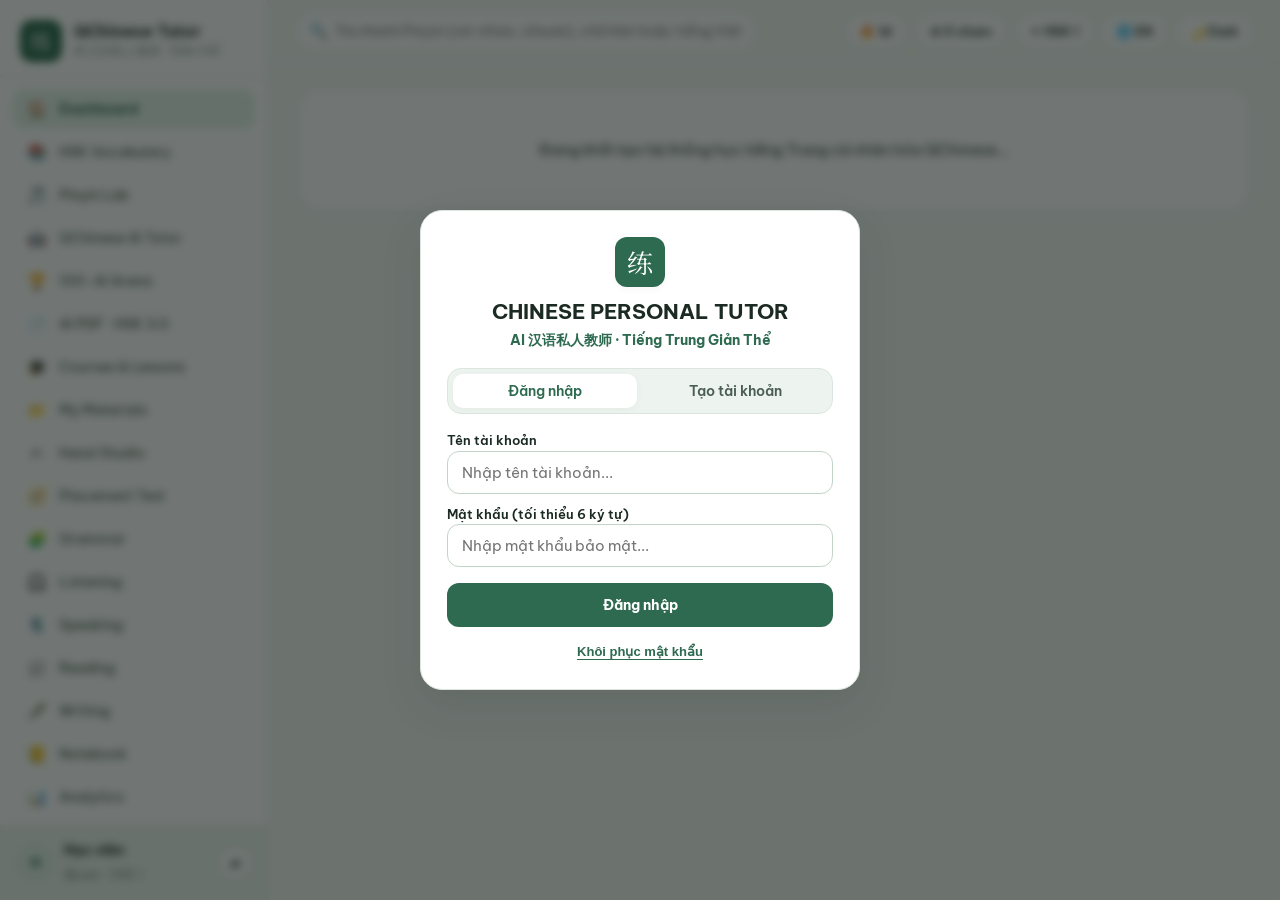
==== commit 2bdc2ef7: "Polish UX: clean private login modal, line-aligned Pinyin/EN/VI translations, default ZH-EN bilingua" ====
--- a/public/index.html
+++ b/public/index.html
@@ -53,10 +53,11 @@
         </div>
 
         <div class="topbar-pills">
-          <span class="stat-pill" id="top-streak" title="Chuỗi ngày học liên tục">🔥 1 ngày</span>
-          <span class="stat-pill" id="top-hanzi" title="Số chữ Hán đã ghi nhớ">✿ 0 chữ</span>
-          <span class="stat-pill" id="top-hsk" title="Cấp độ đang học">✦ HSK 1</span>
-          <button class="icon-btn" id="top-theme-btn" title="Chuyển đổi Sáng / Tối">🌙 Tối</button>
+          <span class="stat-pill" id="top-streak" title="Study streak">🔥 1d</span>
+          <span class="stat-pill" id="top-hanzi" title="Memorized Hanzi">✿ 0 chars</span>
+          <span class="stat-pill" id="top-hsk" title="Current HSK level">✦ HSK 1</span>
+          <button class="icon-btn" id="top-lang-btn" title="Switch language: English (ZH-EN) / Tiếng Việt (ZH-VI)">🌐 EN</button>
+          <button class="icon-btn" id="top-theme-btn" title="Toggle Light / Dark theme">🌙 Dark</button>
         </div>
       </header>
 
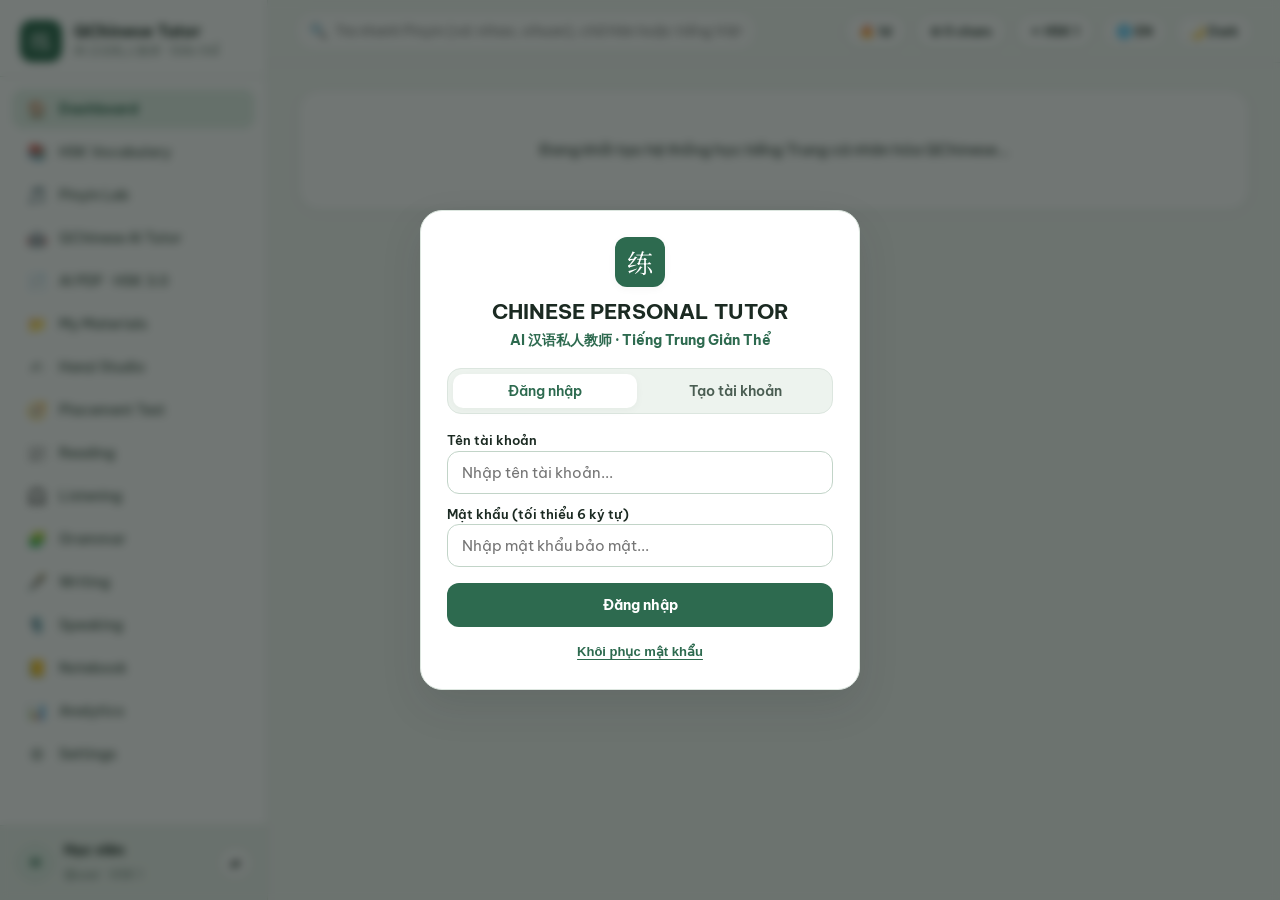
==== commit 697d63aa: "Refactor UX: remove 100-AI Arena & duplicate Lessons menu, add clean 3-level Lesson->Exercise folder" ====
--- a/public/index.html
+++ b/public/index.html
@@ -94,7 +94,6 @@
   <script src="js/modules/hanzi-studio.js"></script>
   <script src="js/modules/pinyin-listening.js"></script>
   <script src="js/modules/ai-tutor.js"></script>
-  <script src="js/modules/ai-tournament.js"></script>
   <script src="js/modules/ai-pdf-studio.js"></script>
   <script src="js/modules/lesson-studio.js"></script>
   <script src="js/modules/materials-hub.js"></script>
